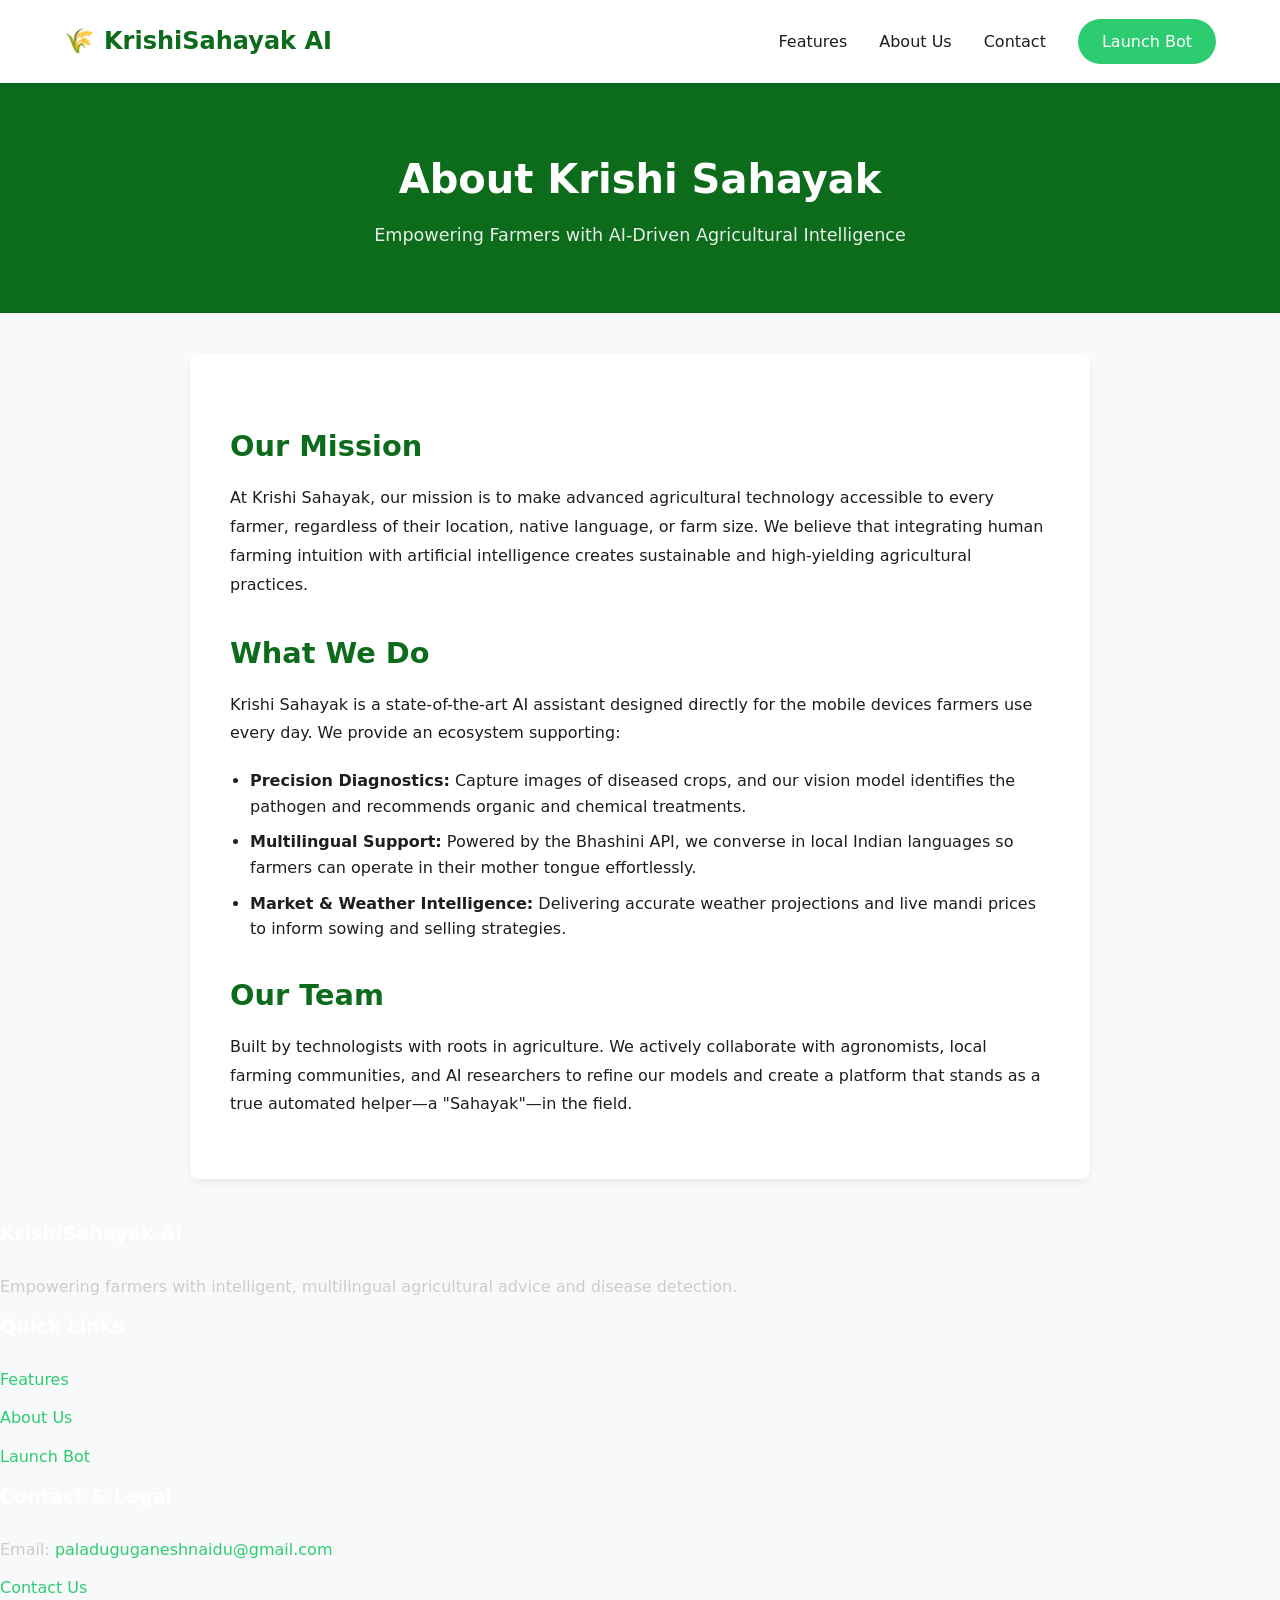
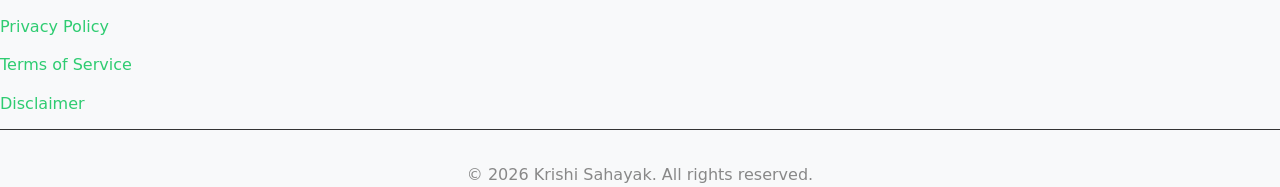
==== about/index.html @ 4aee6808 "Add clean extensionless routes and animated mobile nav" ====
<!DOCTYPE html>
<html lang="en">
<head>
  <meta charset="UTF-8">
  <meta name="viewport" content="width=device-width, initial-scale=1.0">
  <title>About Us – Krishi Sahayak AI</title>
  <link rel="icon" href="../favicon.svg" type="image/svg+xml">
  <link rel="stylesheet" href="../styles.css">
</head>
<body>
  <nav class="navbar">
    <a href="../" class="nav-brand"><span>🌾</span> KrishiSahayak AI</a>
    <button class="nav-toggle" type="button" aria-label="Toggle navigation" aria-expanded="false">☰</button>
    <div class="nav-links">
      <a href="../#features">Features</a>
      <a href="../about/">About Us</a>
      <a href="../contact/">Contact</a>
      <a href="../ai/" class="btn-launch">Launch Bot</a>
    </div>
  </nav>
  <div class="page-header">
    <h1>About Krishi Sahayak</h1>
    <p>Empowering Farmers with AI-Driven Agricultural Intelligence</p>
  </div>
  <main class="content-section">
    <h2>Our Mission</h2>
    <p>At Krishi Sahayak, our mission is to make advanced agricultural technology accessible to every farmer, regardless of their location, native language, or farm size. We believe that integrating human farming intuition with artificial intelligence creates sustainable and high-yielding agricultural practices.</p>
    <h2>What We Do</h2>
    <p>Krishi Sahayak is a state-of-the-art AI assistant designed directly for the mobile devices farmers use every day. We provide an ecosystem supporting:</p>
    <ul>
      <li><strong>Precision Diagnostics:</strong> Capture images of diseased crops, and our vision model identifies the pathogen and recommends organic and chemical treatments.</li>
      <li><strong>Multilingual Support:</strong> Powered by the Bhashini API, we converse in local Indian languages so farmers can operate in their mother tongue effortlessly.</li>
      <li><strong>Market & Weather Intelligence:</strong> Delivering accurate weather projections and live mandi prices to inform sowing and selling strategies.</li>
    </ul>
    <h2>Our Team</h2>
    <p>Built by technologists with roots in agriculture. We actively collaborate with agronomists, local farming communities, and AI researchers to refine our models and create a platform that stands as a true automated helper—a "Sahayak"—in the field.</p>
  </main>
  <footer class="footer">
    <div class="footer-container">
      <div class="footer-section">
        <h3>KrishiSahayak AI</h3>
        <p>Empowering farmers with intelligent, multilingual agricultural advice and disease detection.</p>
      </div>
      <div class="footer-section">
        <h3>Quick Links</h3>
        <ul>
          <li><a href="../#features">Features</a></li>
          <li><a href="../about/">About Us</a></li>
          <li><a href="../ai/">Launch Bot</a></li>
        </ul>
      </div>
      <div class="footer-section">
        <h3>Contact & Legal</h3>
        <p>Email: <a href="mailto:paladuguganeshnaidu@gmail.com">paladuguganeshnaidu@gmail.com</a></p>
        <ul>
          <li><a href="../contact/">Contact Us</a></li>
          <li><a href="../privacy-policy/">Privacy Policy</a></li>
          <li><a href="../terms/">Terms of Service</a></li>
          <li><a href="../disclaimer/">Disclaimer</a></li>
        </ul>
      </div>
    </div>
    <div class="footer-bottom"><p>&copy; <span data-current-year></span> Krishi Sahayak. All rights reserved.</p></div>
  </footer>
  <script src="../site.js"></script>
</body>
</html>
---- styles.css ----
/* ==========================================================================
   Krishi Sahayak - Global Styles
   ========================================================================== */

   :root {
    --primary: #2ecc71;
    --primary-dark: #27ae60;
    --secondary: #0d6b1c;
    --bg-light: #f8f9fa;
    --text-main: #1e1e1e;
    --text-muted: #6c757d;
    --white: #ffffff;
    --border-color: #e5e5e5;
    --bot-msg-bg: #f1f1f1;
    --user-msg-bg: #dcf8c6;
    --suggestion-bg: #f0fdf4;
    --suggestion-border: #22c55e;
  }
  
  * {
    margin: 0;
    padding: 0;
    box-sizing: border-box;
  }
  
  body {
    font-family: 'Segoe UI', system-ui, -apple-system, sans-serif;
    color: var(--text-main);
    background: var(--bg-light);
    line-height: 1.6;
    overflow-x: hidden;
  }

  html {
    scroll-behavior: smooth;
  }
  
  a {
    text-decoration: none;
    color: inherit;
  }
  
  ul {
    list-style: none;
  }
  
  /* ==========================================================================
     Navigation (Home Page)
     ========================================================================== */
  
  .navbar {
    display: flex;
    justify-content: space-between;
    align-items: center;
    padding: 1.2rem 5%;
    background: var(--white);
    box-shadow: 0 2px 10px rgba(0,0,0,0.05);
    position: sticky;
    top: 0;
    z-index: 1000;
  }
  
  .nav-brand {
    font-size: 1.5rem;
    font-weight: 700;
    color: var(--secondary);
    display: flex;
    align-items: center;
    gap: 10px;
  }
  
  .nav-links {
    display: flex;
    gap: 2rem;
    align-items: center;
  }

  .nav-toggle {
    display: none;
    align-items: center;
    justify-content: center;
    width: 42px;
    height: 42px;
    border: 1px solid var(--border-color);
    border-radius: 12px;
    background: var(--white);
    color: var(--secondary);
    cursor: pointer;
    font-size: 1.25rem;
  }
  
  .nav-links a {
    color: var(--text-main);
    font-weight: 500;
    transition: color 0.3s ease;
  }
  
  .nav-links a:hover {
    color: var(--primary);
  }
  
  .btn-launch {
    background: var(--primary);
    color: var(--white) !important;
    padding: 0.6rem 1.5rem;
    border-radius: 30px;
    font-weight: 600;
    transition: background 0.3s ease;
  }
  
  .btn-launch:hover {
    background: var(--primary-dark);
  }
  
  /* ==========================================================================
     Homepage Sections
     ========================================================================== */
  
  /* Hero Section */
  .hero {
    text-align: center;
    padding: 6rem 5% 4rem;
    background: linear-gradient(to bottom, #e8f5e9, var(--bg-light));
  }
  
  .hero h1 {
    font-size: 3.5rem;
    line-height: 1.2;
    margin-bottom: 1rem;
    color: var(--secondary);
  }
  
  .hero .subtext {
    font-size: 1.25rem;
    color: var(--text-muted);
    margin-bottom: 2rem;
    max-width: 600px;
    margin-inline: auto;
  }
  
  .hero .btn-hero {
    display: inline-block;
    background: var(--primary);
    color: var(--white);
    padding: 1rem 2.5rem;
    font-size: 1.1rem;
    border-radius: 50px;
    font-weight: 600;
    box-shadow: 0 4px 15px rgba(46, 204, 113, 0.3);
    transition: transform 0.3s ease, background 0.3s;
  }
  
  .hero .btn-hero:hover {
    transform: translateY(-2px);
    background: var(--primary-dark);
  }
  
  /* Features Section */
  .features-section {
    padding: 5rem 5%;
    max-width: 1200px;
    margin: 0 auto;
  }
  
  .section-title {
    text-align: center;
    font-size: 2.5rem;
    color: var(--text-main);
    margin-bottom: 3rem;
  }
  
  .features-grid {
    display: grid;
    grid-template-columns: repeat(auto-fit, minmax(300px, 1fr));
    gap: 2rem;
  }
  
  .feature-card {
    background: var(--white);
    padding: 2.5rem 2rem;
    border-radius: 16px;
    text-align: center;
    box-shadow: 0 10px 30px rgba(0,0,0,0.03);
    transition: transform 0.3s ease;
  }
  
  .feature-card:hover {
    transform: translateY(-5px);
  }
  
  .feature-icon {
    font-size: 3rem;
    margin-bottom: 1rem;
  }
  
  .feature-card h3 {
    font-size: 1.3rem;
    margin-bottom: 1rem;
    color: var(--secondary);
  }
  
  .feature-card p {
    color: var(--text-muted);
  }
  
  /* How It Works Section */
  .how-it-works {
    background: var(--white);
    padding: 5rem 5%;
  }
  
  .steps-container {
    max-width: 1000px;
    margin: 0 auto;
    display: flex;
    justify-content: space-between;
    gap: 2rem;
    text-align: center;
  }
  
  .step {
    flex: 1;
  }
  
  .step-number {
    background: var(--primary);
    color: var(--white);
    width: 50px;
    height: 50px;
    border-radius: 50%;
    display: flex;
    align-items: center;
    justify-content: center;
    font-size: 1.5rem;
    font-weight: 700;
    margin: 0 auto 1.5rem;
  }
  
  .step h3 {
    margin-bottom: 0.5rem;
    color: var(--secondary);
  }
  
  .step p {
    color: var(--text-muted);
  }
  
  /* Footer (Home Page) */
  .site-footer {
    background: #1a1a1a;
    color: #e5e5e5;
    padding: 4rem 5% 2rem;
  }
  
  .footer-content {
    max-width: 1200px;
    margin: 0 auto;
    display: grid;
    grid-template-columns: repeat(auto-fit, minmax(250px, 1fr));
    gap: 3rem;
    margin-bottom: 3rem;
  }
  
  .footer-section h3 {
    color: var(--white);
    font-size: 1.2rem;
    margin-bottom: 1.5rem;
  }
  
  .footer-section p {
    color: #ccc;
    margin-bottom: 0.8rem;
  }
  
  .footer-section a {
    color: var(--primary);
    transition: color 0.3s;
  }
  
  .footer-section a:hover {
    color: var(--white);
    text-decoration: underline;
  }
  
  .footer-section ul li {
    margin-bottom: 0.8rem;
  }
  
  .footer-bottom {
    text-align: center;
    padding-top: 2rem;
    border-top: 1px solid #333;
    color: #888;
  }
  
  /* ==========================================================================
     Chatbot UI (ai.html)
     ========================================================================== */
  
  .chat-body {
    height: 100dvh;
    overflow: hidden;
    display: flex;
    justify-content: center;
    background: var(--bg-light);
  }
  
  .app-container {
    width: 100%;
    max-width: 100%;
    height: 100dvh;
    display: flex;
    flex-direction: column;
    background: var(--white);
    position: relative;
  }
  
  @media (min-width: 769px) {
    .chat-body {
      padding: 0;
    }
    .app-container {
      max-width: 100vw;
      border-radius: 0;
      box-shadow: none;
    }
  }
  
  /* Chat Header */
  .chat-header {
    background: var(--white);
    border-bottom: 1px solid var(--border-color);
    padding: 12px 20px;
    display: flex;
    align-items: center;
    justify-content: space-between;
    flex-shrink: 0;
  }
  
  .chat-header-title {
    display: flex;
    align-items: center;
    gap: 10px;
    text-decoration: none;
  }
  
  .chat-header-title h1 {
    font-size: 1.2rem;
    font-weight: 600;
    color: var(--secondary);
    margin: 0;
  }
  
  .chat-header .badge {
    background: var(--primary);
    color: var(--white);
    padding: 2px 10px;
    border-radius: 12px;
    font-size: 0.75rem;
    font-weight: 700;
  }
  
  /* Language Bar */
  .lang-bar {
    display: flex;
    align-items: center;
    padding: 10px 20px;
    background: #fafafa;
    border-bottom: 1px solid var(--border-color);
    flex-shrink: 0;
  }
  
  .lang-bar select {
    flex: 1;
    padding: 12px 14px;
    border-radius: 10px;
    border: 1px solid #d1d5db;
    font-size: 0.95rem;
    background: var(--white);
    outline: none;
    cursor: pointer;
  }
  
  /* Chat Area Overflow */
  .chat-area {
    flex: 1;
    overflow-y: auto;
    padding: 20px;
    display: flex;
    flex-direction: column;
    gap: 16px;
    scroll-behavior: smooth;
    background: #fdfdfd;
  }
  
  .empty-state {
    display: flex;
    flex-direction: column;
    align-items: center;
    justify-content: center;
    height: 100%;
    color: #9ca3af;
    text-align: center;
    gap: 8px;
    margin: auto 0;
  }
  
  /* Messages */
  .message {
    display: flex;
    flex-direction: column;
    max-width: 80%;
    animation: fadeIn 0.3s ease;
  }
  
  @keyframes fadeIn {
    from { opacity: 0; transform: translateY(10px); }
    to { opacity: 1; transform: translateY(0); }
  }
  
  .user-msg {
    align-self: flex-end;
    align-items: flex-end;
  }
  
  .bot-msg {
    align-self: flex-start;
    align-items: flex-start;
  }
  
  .message .bubble {
    padding: 14px 18px;
    border-radius: 20px;
    line-height: 1.5;
    word-wrap: break-word;
    font-size: 0.95rem;
    box-shadow: 0 2px 5px rgba(0,0,0,0.02);
  }
  
  .user-msg .bubble {
    background: var(--user-msg-bg);
    border-bottom-right-radius: 4px;
    color: #111;
  }
  
  .bot-msg .bubble {
    background: var(--bot-msg-bg);
    border-bottom-left-radius: 4px;
    color: #222;
  }
  
  .bot-msg .bubble p {
    margin-bottom: 8px;
  }
  
  .bot-msg .bubble p:last-child {
    margin-bottom: 0;
  }
  
  .bot-msg .bubble ul {
    margin-left: 20px;
    margin-bottom: 8px;
  }
  
  /* Image inside message */
  .msg-image {
    max-width: 250px;
    border-radius: 12px;
    margin-bottom: 8px;
    border: 1px solid #ddd;
  }
  
  /* Typing Indicator */
  .typing {
    align-self: flex-start;
    display: none;
    padding: 14px 20px;
    background: var(--bot-msg-bg);
    border-radius: 20px;
    border-bottom-left-radius: 4px;
  }
  
  .typing .dot {
    display: inline-block;
    width: 8px;
    height: 8px;
    background: #888;
    border-radius: 50%;
    margin: 0 3px;
    animation: bounce 1.4s infinite both;
  }
  
  .typing .dot:nth-child(2) { animation-delay: 0.2s; }
  .typing .dot:nth-child(3) { animation-delay: 0.4s; }
  
  @keyframes bounce {
    0%, 80%, 100% { transform: scale(0.6); opacity: 0.5; }
    40% { transform: scale(1); opacity: 1; }
  }
  
  /* Suggestion Box */
  .suggestion-box {
    background: var(--suggestion-bg) !important;
    border-left: 4px solid var(--suggestion-border);
    padding: 14px 18px;
  }
  
  /* Input Area (Sticky Bottom) */
  .input-area {
    display: flex;
    align-items: center;
    gap: 10px;
    padding: 15px 20px;
    background: var(--white);
    border-top: 1px solid var(--border-color);
    flex-shrink: 0;
  }
  
  .input-area input[type="text"] {
    flex: 1;
    min-width: 0;
    padding: 14px 20px;
    border-radius: 30px;
    border: 1px solid #d1d5db;
    font-size: 1rem;
    outline: none;
    background: #f9f9f9;
    transition: border-color 0.3s;
  }
  
  .input-area input[type="text"]:focus {
    border-color: var(--primary);
    background: var(--white);
  }
  
  .icon-btn {
    background: none;
    border: none;
    font-size: 1.5rem;
    cursor: pointer;
    width: 45px;
    height: 45px;
    display: flex;
    align-items: center;
    justify-content: center;
    border-radius: 50%;
    transition: background 0.2s;
    color: #555;
  }
  
  .icon-btn:hover {
    background: #f0f0f0;
  }
  
  .send-btn {
    background: var(--primary);
    color: var(--white);
  }
  
  .send-btn:hover {
    background: var(--primary-dark);
    color: var(--white);
  }
  
  /* File Input & Preview */
  #image-input {
    display: none;
  }
  
  .image-preview {
    display: flex;
    align-items: center;
    gap: 8px;
    background: #f0f0f0;
    padding: 6px 12px;
    border-radius: 20px;
    margin-right: 5px;
    font-size: 0.9rem;
  }
  
  .image-preview img {
    height: 36px;
    width: 36px;
    object-fit: cover;
    border-radius: 8px;
  }
  
  .image-preview .remove-preview {
    cursor: pointer;
    font-size: 1.1rem;
    color: #999;
    margin-left: 4px;
    font-weight: bold;
  }
  
  /* ==========================================================================
     Mobile Responsiveness
     ========================================================================== */
  
  @media (max-width: 768px) {
    /* Home Page Mobile */
    .hero h1 { font-size: 2.5rem; }
      .navbar {
        flex-direction: column;
        align-items: flex-start;
        gap: 0.9rem;
          position: sticky;
      }

        .nav-toggle {
          display: inline-flex;
          position: absolute;
          right: 5%;
          top: 1rem;
        }

      .nav-links {
            display: flex;
          flex-direction: column;
          align-items: flex-start;
          gap: 0.9rem;
        width: 100%;
          padding-top: 0.5rem;
            max-height: 0;
            overflow: hidden;
            opacity: 0;
            transform: translateY(-8px);
            transition: max-height 0.35s ease, opacity 0.25s ease, transform 0.25s ease;
      }

        .navbar.is-open .nav-links {
            max-height: 240px;
            opacity: 1;
            transform: translateY(0);
        }

      .nav-links a {
        padding: 0.45rem 0;
      }

      .btn-launch {
        padding: 0.55rem 1rem;
      }
    .steps-container { flex-direction: column; }
    
    /* Chat Mobile */
    .chat-header-title h1 { font-size: 1.1rem; }
    .message { max-width: 90%; }
    .input-area { padding: 12px 15px; gap: 8px; }
    .input-area input[type="text"] { padding: 12px 16px; font-size: 0.95rem; }
    .icon-btn { width: 40px; height: 40px; font-size: 1.3rem; }
  }
/* ==========================================================================
   Standard Page Layouts (About, Privacy, Terms, Contact)
   ========================================================================== */

.page-header {
  background-color: var(--secondary);
  color: var(--white);
  padding: 4rem 20px;
  text-align: center;
}

.page-header h1 {
  font-size: 2.5rem;
  margin-bottom: 10px;
}

.page-header p {
  font-size: 1.1rem;
  opacity: 0.9;
}

.content-section {
  max-width: 900px;
  margin: 40px auto;
  padding: 0 20px;
  background: var(--white);
  border-radius: 8px;
  box-shadow: 0 4px 6px rgba(0,0,0,0.05);
  padding: 40px;
}

.content-section h2 {
  color: var(--secondary);
  margin-top: 30px;
  margin-bottom: 15px;
  font-size: 1.8rem;
}

.content-section p {
  margin-bottom: 20px;
  color: var(--text-main);
  line-height: 1.8;
}

.content-section ul {
  list-style: disc;
  margin-left: 20px;
  margin-bottom: 20px;
}

.content-section li {
  margin-bottom: 10px;
  line-height: 1.6;
}

/* Contact Form */
.contact-container {
  display: grid;
  grid-template-columns: 1fr 1fr;
  gap: 40px;
  max-width: 1000px;
  margin: 40px auto;
  padding: 0 20px;
}

.contact-info {
  background: var(--secondary);
  color: var(--white);
  padding: 40px;
  border-radius: 12px;
}

.contact-info h3 {
  font-size: 1.8rem;
  margin-bottom: 20px;
}

.contact-info p {
  margin-bottom: 20px;
  font-size: 1.1rem;
}

.contact-form {
  background: var(--white);
  padding: 40px;
  border-radius: 12px;
  box-shadow: 0 4px 15px rgba(0,0,0,0.05);
}

.form-group {
  margin-bottom: 20px;
}

.form-group label {
  display: block;
  margin-bottom: 8px;
  font-weight: 600;
  color: var(--text-main);
}

.form-group input,
.form-group textarea {
  width: 100%;
  padding: 12px 15px;
  border: 1px solid var(--border-color);
  border-radius: 8px;
  font-size: 1rem;
  font-family: inherit;
  transition: border-color 0.3s;
}

.form-group input:focus,
.form-group textarea:focus {
  outline: none;
  border-color: var(--primary);
}

.btn-submit {
  background: var(--primary);
  color: white;
  border: none;
  padding: 12px 30px;
  border-radius: 25px;
  font-size: 1.1rem;
  font-weight: 600;
  cursor: pointer;
  width: 100%;
  transition: background 0.3s;
}

.btn-submit:hover {
  background: var(--primary-dark);
}

/* Responsive Overrides */
@media (max-width: 768px) {
  .contact-container {
    grid-template-columns: 1fr;
  }
  .content-section {
    padding: 20px;
    margin: 20px;
  }

  .page-header {
    padding: 3rem 20px;
  }

  .page-header h1 {
    font-size: 2rem;
  }

  .content-section,
  .contact-form,
  .contact-info {
    padding: 24px;
  }
}
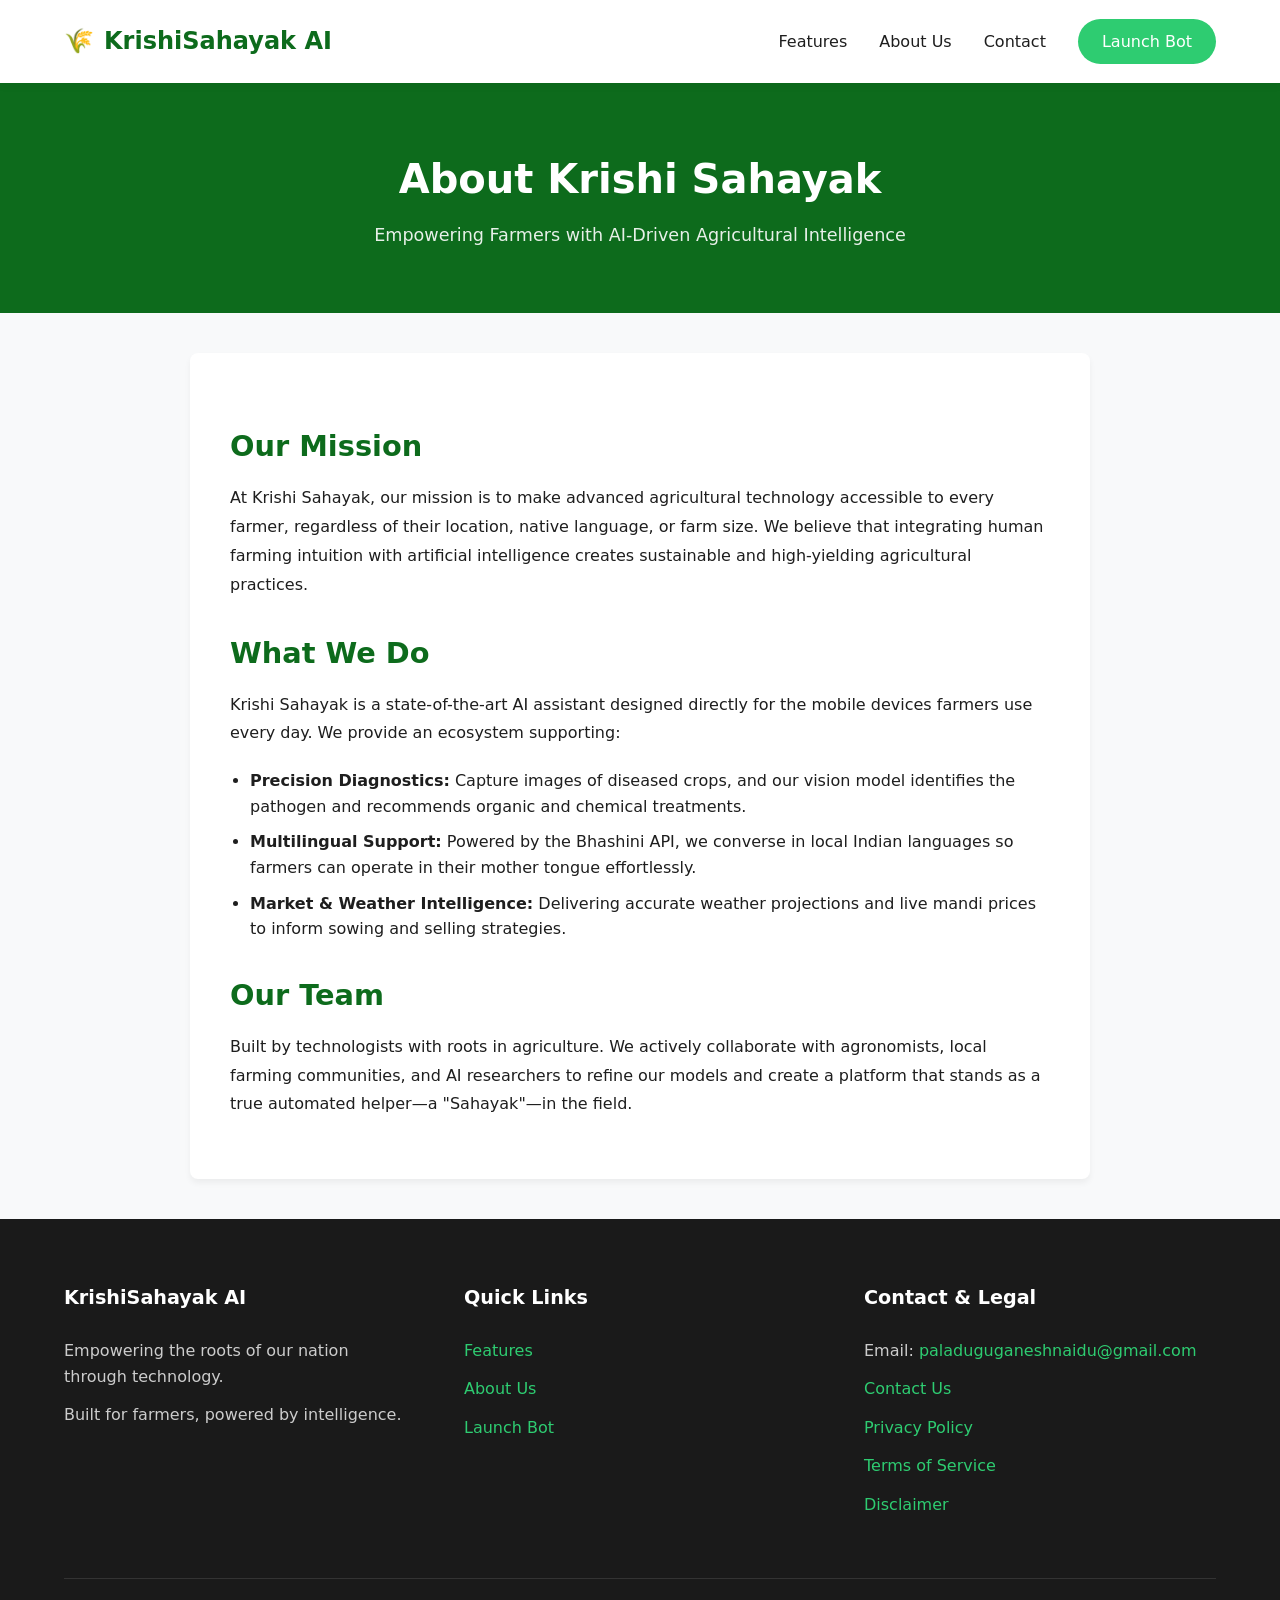
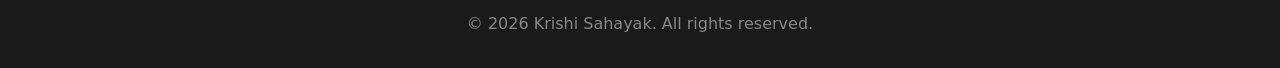
==== commit 59f74780: "Unify footers and remove legacy html entry points" ====
--- a/about/index.html
+++ b/about/index.html
@@ -35,11 +35,12 @@
     <h2>Our Team</h2>
     <p>Built by technologists with roots in agriculture. We actively collaborate with agronomists, local farming communities, and AI researchers to refine our models and create a platform that stands as a true automated helper—a "Sahayak"—in the field.</p>
   </main>
-  <footer class="footer">
-    <div class="footer-container">
+  <footer class="site-footer">
+    <div class="footer-content">
       <div class="footer-section">
         <h3>KrishiSahayak AI</h3>
-        <p>Empowering farmers with intelligent, multilingual agricultural advice and disease detection.</p>
+        <p>Empowering the roots of our nation through technology.</p>
+        <p>Built for farmers, powered by intelligence.</p>
       </div>
       <div class="footer-section">
         <h3>Quick Links</h3>
@@ -60,7 +61,9 @@
         </ul>
       </div>
     </div>
-    <div class="footer-bottom"><p>&copy; <span data-current-year></span> Krishi Sahayak. All rights reserved.</p></div>
+    <div class="footer-bottom">
+      <p>&copy; <span data-current-year></span> Krishi Sahayak. All rights reserved.</p>
+    </div>
   </footer>
   <script src="../site.js"></script>
 </body>
